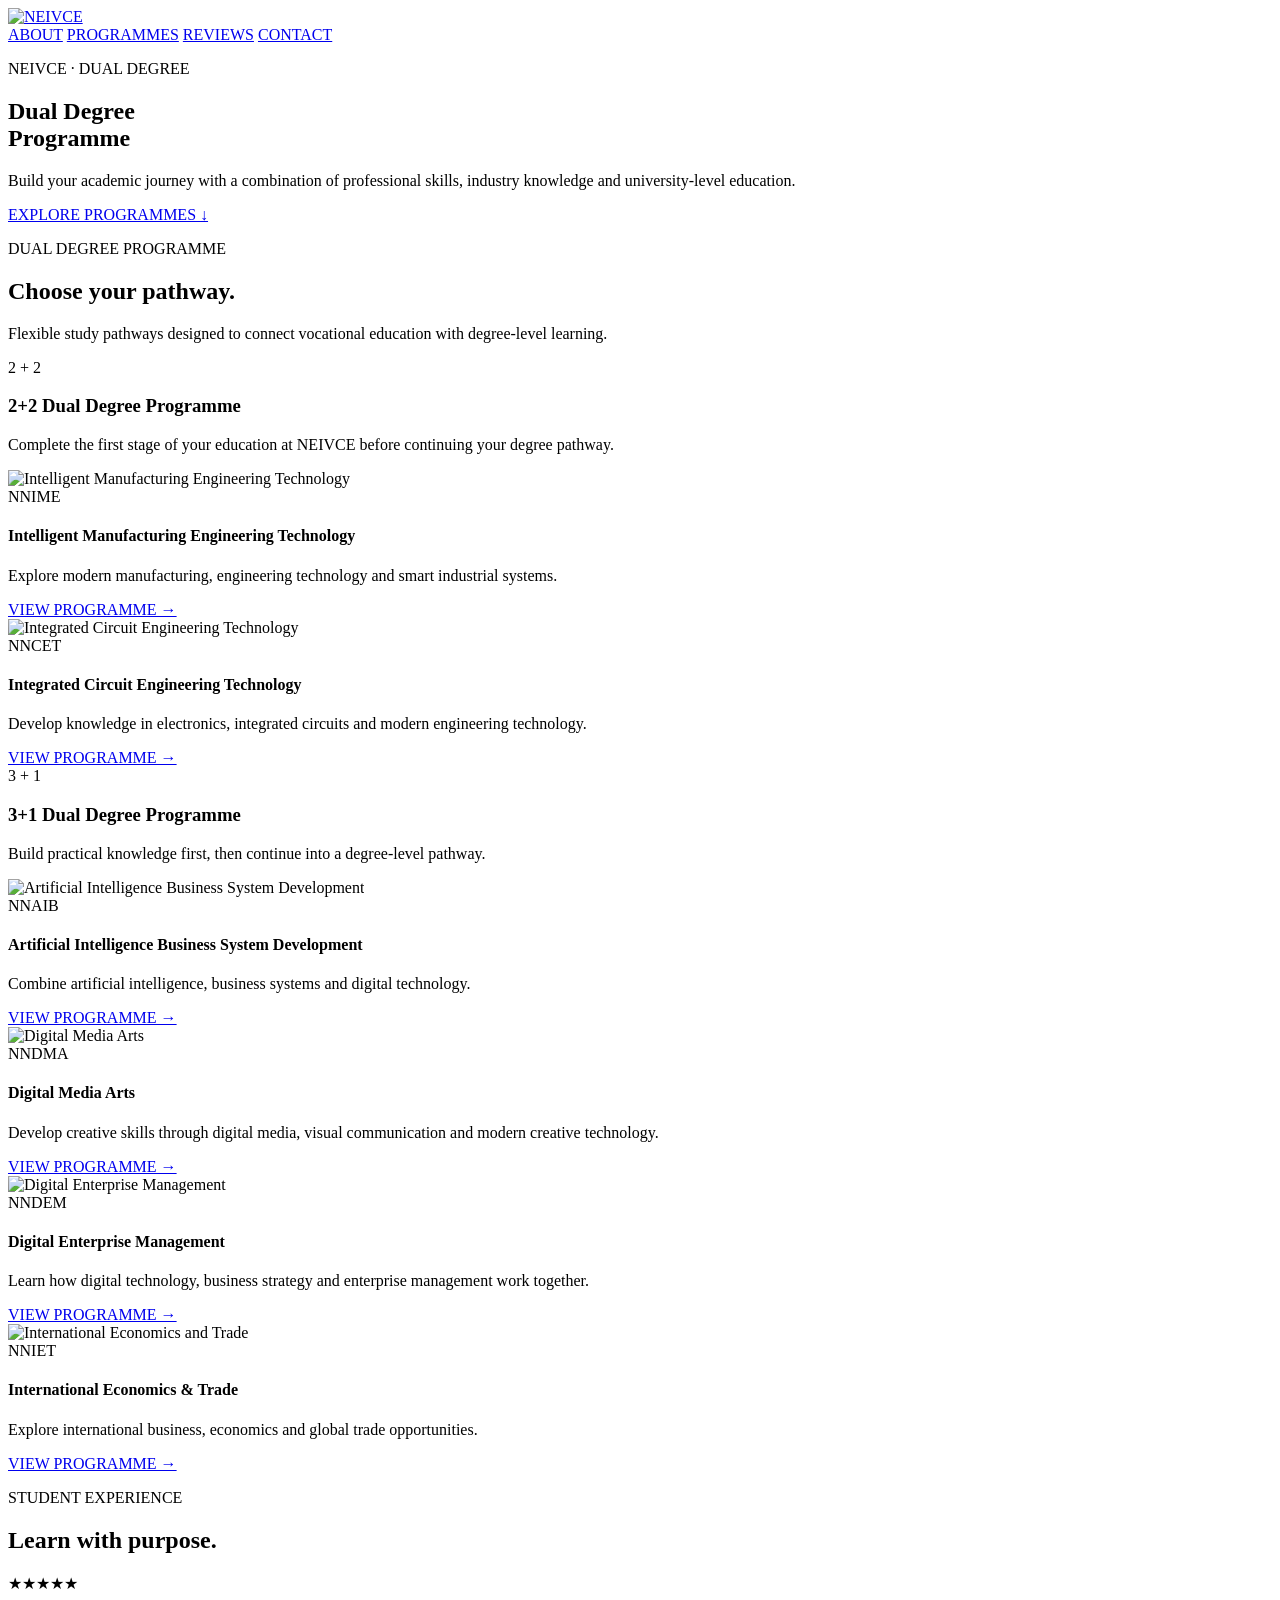
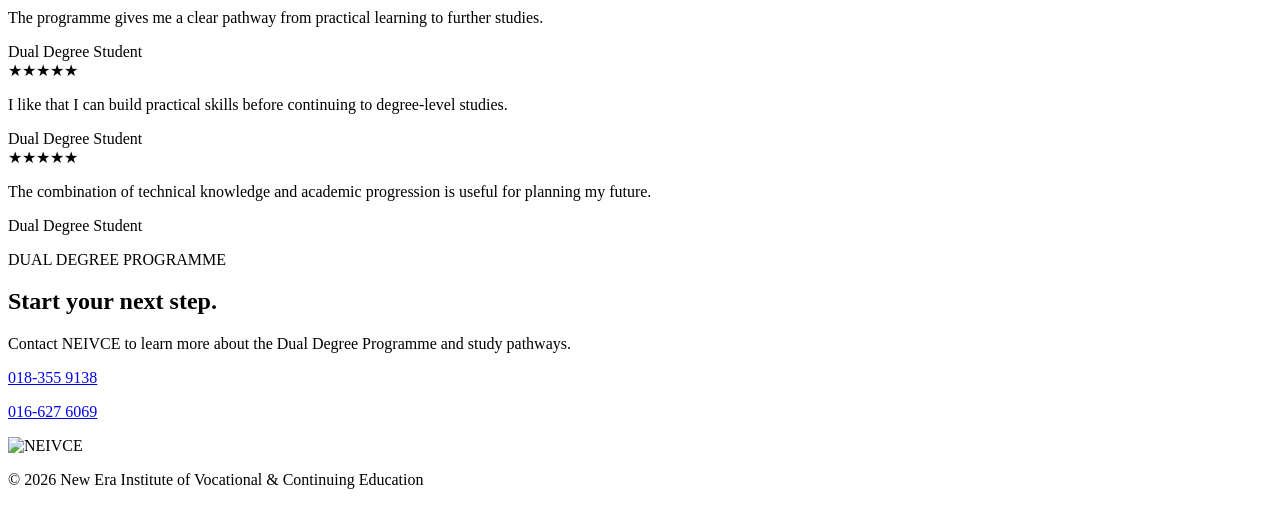
==== dual-degree.html @ 1efc1afb "Add files via upload" ====
<!DOCTYPE html>
<html lang="en">

<head>
    <meta charset="UTF-8">
    <meta name="viewport" content="width=device-width, initial-scale=1.0">

    <title>NEIVCE | Dual Degree Programme</title>

    <link
        rel="icon"
        type="image/png"
        href="../asm 2 html Chia Jia Zheng/images/icon.png"
    >

    <link rel="stylesheet" href="../asm 2 html Chia Jia Zheng/style/style.css">
</head>

<body>

    <!-- =========================
         NAVIGATION
    ========================= -->

    <header class="department-nav">

        <a href="../asm 2 html Chia Jia Zheng/index.html" class="department-logo">
            <img
                src="../asm 2 html Chia Jia Zheng/images/icon.png"
                alt="NEIVCE"
            >
        </a>

        <nav class="department-links">
            <a href="#about">ABOUT</a>
            <a href="#programmes">PROGRAMMES</a>
            <a href="#reviews">REVIEWS</a>
            <a href="#contact">CONTACT</a>
        </nav>

    </header>


    <!-- =========================
         HERO
    ========================= -->

    <section
        class="department-hero dual-degree-hero"
        id="about"
    >

        <div class="department-hero-content">

            <p class="department-label">
                NEIVCE · DUAL DEGREE
            </p>

            <h1>
                Dual Degree<br>
                Programme
            </h1>

            <p class="department-hero-text">
                Build your academic journey with a combination of
                professional skills, industry knowledge and
                university-level education.
            </p>

            <a
                href="#programmes"
                class="department-scroll"
            >
                EXPLORE PROGRAMMES
                <span>↓</span>
            </a>

        </div>

    </section>


    <!-- =========================
         PROGRAMMES
    ========================= -->

    <section
        class="department-programmes section"
        id="programmes"
    >

        <div class="department-section-heading">

            <p class="department-small-title">
                DUAL DEGREE PROGRAMME
            </p>

            <h2>
                Choose your pathway.
            </h2>

            <p>
                Flexible study pathways designed to connect
                vocational education with degree-level learning.
            </p>

        </div>


        <!-- =========================
             2 + 2
        ========================= -->

        <div class="programme-category">

            <div class="programme-category-heading">

                <span>2 + 2</span>

                <h3>
                    2+2 Dual Degree Programme
                </h3>

                <p>
                    Complete the first stage of your education
                    at NEIVCE before continuing your degree pathway.
                </p>

            </div>


            <div class="programme-grid">


                <!-- NNIME -->

                <article class="programme-card">

                    <div class="programme-image">
                        <img
                            src="../asm 2 html Chia Jia Zheng/de 6/D1.jpg"
                            alt="Intelligent Manufacturing Engineering Technology"
                        >
                    </div>

                    <div class="programme-content">

                        <span class="programme-code">
                            NNIME
                        </span>

                        <h4>
                            Intelligent Manufacturing
                            Engineering Technology
                        </h4>

                        <p>
                            Explore modern manufacturing,
                            engineering technology and smart
                            industrial systems.
                        </p>

                        <a href="https://www.neivce.edu.my/wp-content/uploads/2026/10/NN-Brochure_NNIME.pdf" target="_blank">
                            VIEW PROGRAMME →
                        </a>

                    </div>

                </article>


                <!-- NNCET -->

                <article class="programme-card">

                    <div class="programme-image">
                        <img
                            src="../asm 2 html Chia Jia Zheng/de 6/D2.jpg"
                            alt="Integrated Circuit Engineering Technology"
                        >
                    </div>

                    <div class="programme-content">

                        <span class="programme-code">
                            NNCET
                        </span>

                        <h4>
                            Integrated Circuit
                            Engineering Technology
                        </h4>

                        <p>
                            Develop knowledge in electronics,
                            integrated circuits and modern
                            engineering technology.
                        </p>

                        <a href="https://www.neivce.edu.my/wp-content/uploads/2026/10/NN-Brochure_NNCET.pdf" target="_blank">
                            VIEW PROGRAMME →
                        </a>

                    </div>

                </article>


            </div>

        </div>


        <!-- =========================
             3 + 1
        ========================= -->

        <div class="programme-category">

            <div class="programme-category-heading">

                <span>3 + 1</span>

                <h3>
                    3+1 Dual Degree Programme
                </h3>

                <p>
                    Build practical knowledge first, then
                    continue into a degree-level pathway.
                </p>

            </div>


            <div class="programme-grid">


                <!-- NNAIB -->

                <article class="programme-card">

                    <div class="programme-image">
                        <img
                            src="../asm 2 html Chia Jia Zheng/de 6/D3.jpg"
                            alt="Artificial Intelligence Business System Development"
                        >
                    </div>

                    <div class="programme-content">

                        <span class="programme-code">
                            NNAIB
                        </span>

                        <h4>
                            Artificial Intelligence
                            Business System Development
                        </h4>

                        <p>
                            Combine artificial intelligence,
                            business systems and digital
                            technology.
                        </p>

                        <a href="https://www.neivce.edu.my/wp-content/uploads/2026/10/NN-Brochure_NNAIB.pdf" target="_blank">
                            VIEW PROGRAMME →
                        </a>

                    </div>

                </article>


                <!-- NNDMA -->

                <article class="programme-card">

                    <div class="programme-image">
                        <img
                            src="../asm 2 html Chia Jia Zheng/de 6/D4.jpg"
                            alt="Digital Media Arts"
                        >
                    </div>

                    <div class="programme-content">

                        <span class="programme-code">
                            NNDMA
                        </span>

                        <h4>
                            Digital Media Arts
                        </h4>

                        <p>
                            Develop creative skills through
                            digital media, visual communication
                            and modern creative technology.
                        </p>

                        <a href="https://www.neivce.edu.my/wp-content/uploads/2026/10/NN-Brochure_NNDMA.pdf" target="_blank">
                            VIEW PROGRAMME →
                        </a>

                    </div>

                </article>


                <!-- NNDEM -->

                <article class="programme-card">

                    <div class="programme-image">
                        <img
                            src="../asm 2 html Chia Jia Zheng/de 6/D5.jpg"
                            alt="Digital Enterprise Management"
                        >
                    </div>

                    <div class="programme-content">

                        <span class="programme-code">
                            NNDEM
                        </span>

                        <h4>
                            Digital Enterprise Management
                        </h4>

                        <p>
                            Learn how digital technology,
                            business strategy and enterprise
                            management work together.
                        </p>

                        <a href="https://www.neivce.edu.my/wp-content/uploads/2026/10/NN-Brochure_NNDEM.pdf" target="_blank">
                            VIEW PROGRAMME →
                        </a>

                    </div>

                </article>


                <!-- NNIET -->

                <article class="programme-card">

                    <div class="programme-image">
                        <img
                            src="../asm 2 html Chia Jia Zheng/de 6/D6.jpg"
                            alt="International Economics and Trade"
                        >
                    </div>

                    <div class="programme-content">

                        <span class="programme-code">
                            NNIET
                        </span>

                        <h4>
                            International Economics
                            & Trade
                        </h4>

                        <p>
                            Explore international business,
                            economics and global trade
                            opportunities.
                        </p>

                        <a href="https://www.neivce.edu.my/wp-content/uploads/2026/10/NN-Brochure_NNIET.pdf" target="_blank">
                            VIEW PROGRAMME →
                        </a>

                    </div>

                </article>


            </div>

        </div>

    </section>


    <!-- =========================
         REVIEWS
    ========================= -->

    <section
        class="department-reviews section"
        id="reviews"
    >

        <div class="department-section-heading">

            <p class="department-small-title">
                STUDENT EXPERIENCE
            </p>

            <h2>
                Learn with purpose.
            </h2>

        </div>


        <div class="review-grid">

            <div class="review-card">

                <div class="review-stars">
                    ★★★★★
                </div>

                <p>
                    The programme gives me a clear pathway
                    from practical learning to further studies.
                </p>

                <span>
                    Dual Degree Student
                </span>

            </div>


            <div class="review-card">

                <div class="review-stars">
                    ★★★★★
                </div>

                <p>
                    I like that I can build practical skills
                    before continuing to degree-level studies.
                </p>

                <span>
                    Dual Degree Student
                </span>

            </div>


            <div class="review-card">

                <div class="review-stars">
                    ★★★★★
                </div>

                <p>
                    The combination of technical knowledge
                    and academic progression is useful for
                    planning my future.
                </p>

                <span>
                    Dual Degree Student
                </span>

            </div>

        </div>

    </section>


    <!-- =========================
         CONTACT
    ========================= -->

    <section
    class="department-contact section"
    id="contact"
>

    <div class="contact-content">

        <p class="department-small-title">
            DUAL DEGREE PROGRAMME
        </p>

        <h2>
            Start your next step.
        </h2>

        <p>
            Contact NEIVCE to learn more about the
            Dual Degree Programme and study pathways.
        </p>

            <div class="contact-details">

                <p>
                    <a href="tel:0183559138">
                        018-355 9138
                    </a>
                </p>

                <p>
                    <a href="tel:0166276069">
                        016-627 6069
                    </a>
                </p>

            </div>

    </div>

</section>


    <!-- =========================
         FOOTER
    ========================= -->

    <footer class="department-footer">

        <img
            src="../asm 2 html Chia Jia Zheng/images/icon.png"
            alt="NEIVCE"
        >

        <p>
            © 2026 New Era Institute of
            Vocational & Continuing Education
        </p>

    </footer>
    
    <script src="../asm 2 html Chia Jia Zheng/style/style.js"></script>

</body>

</html>
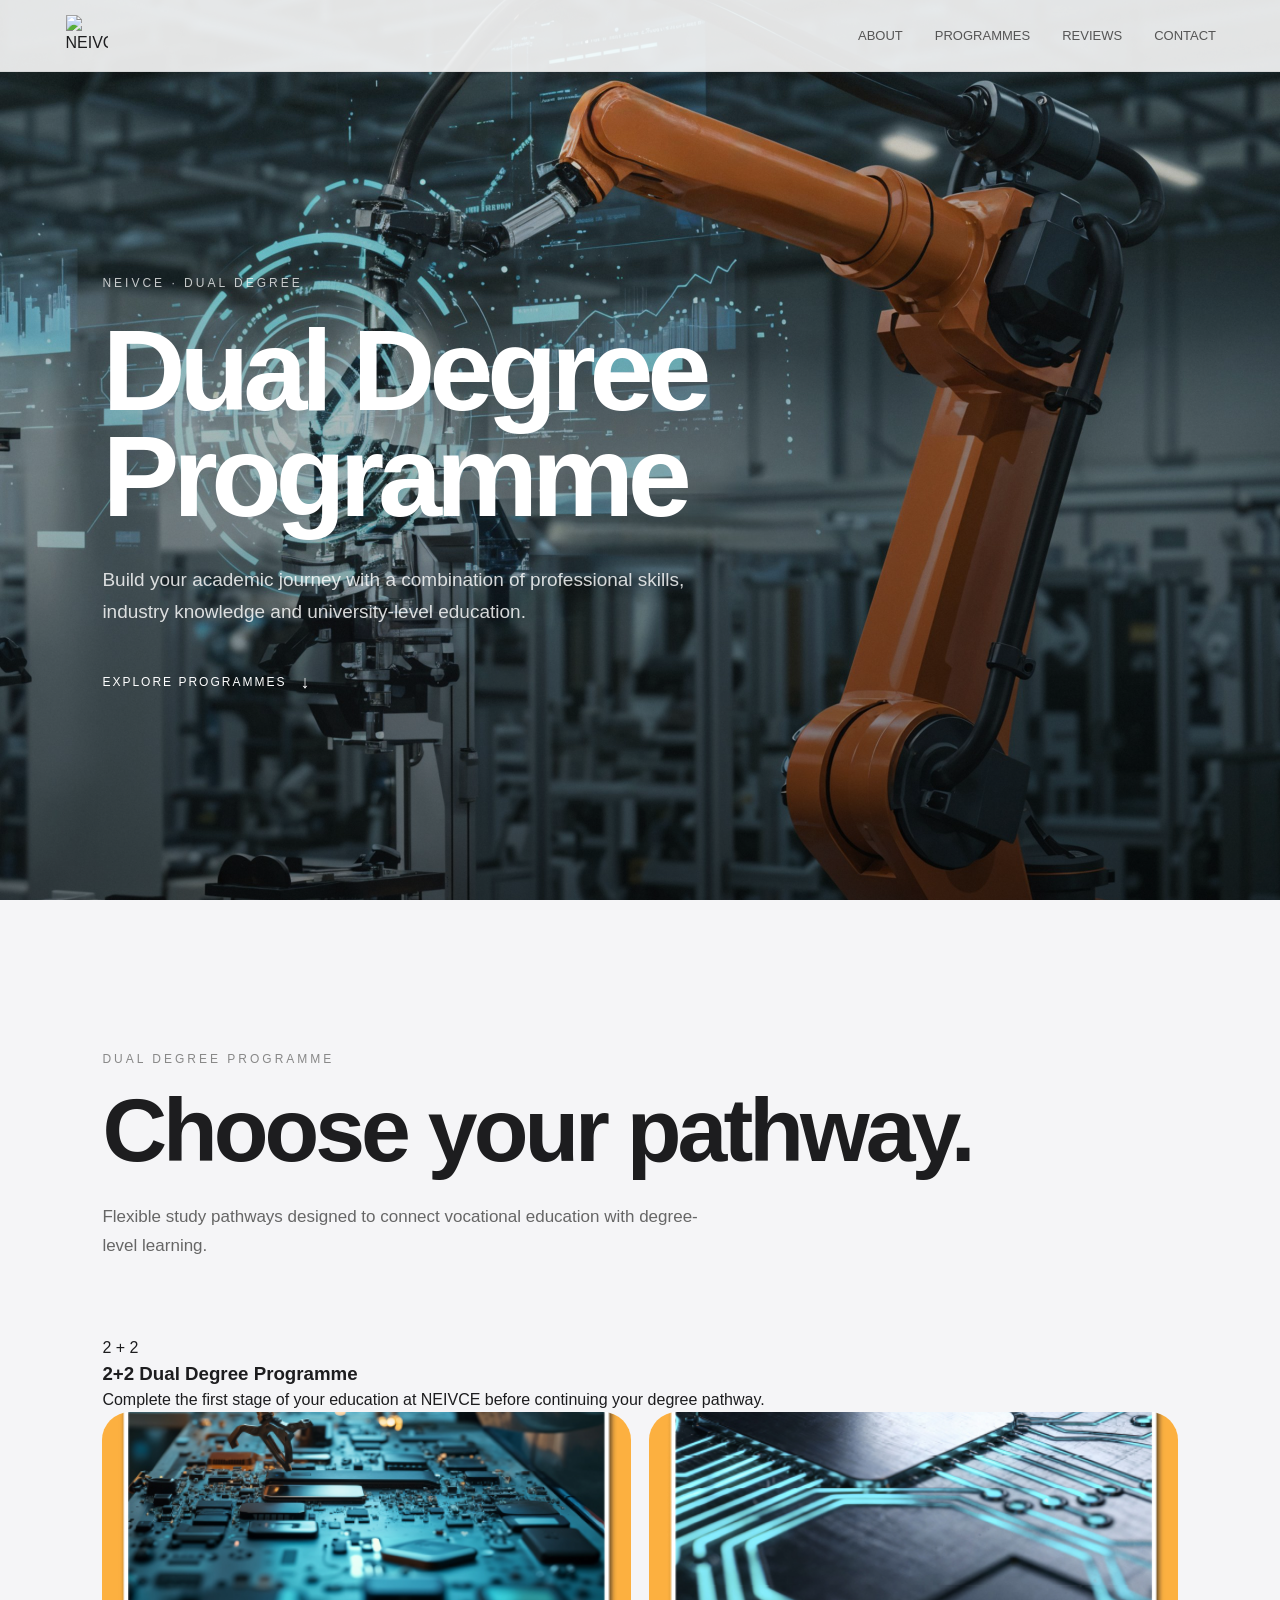
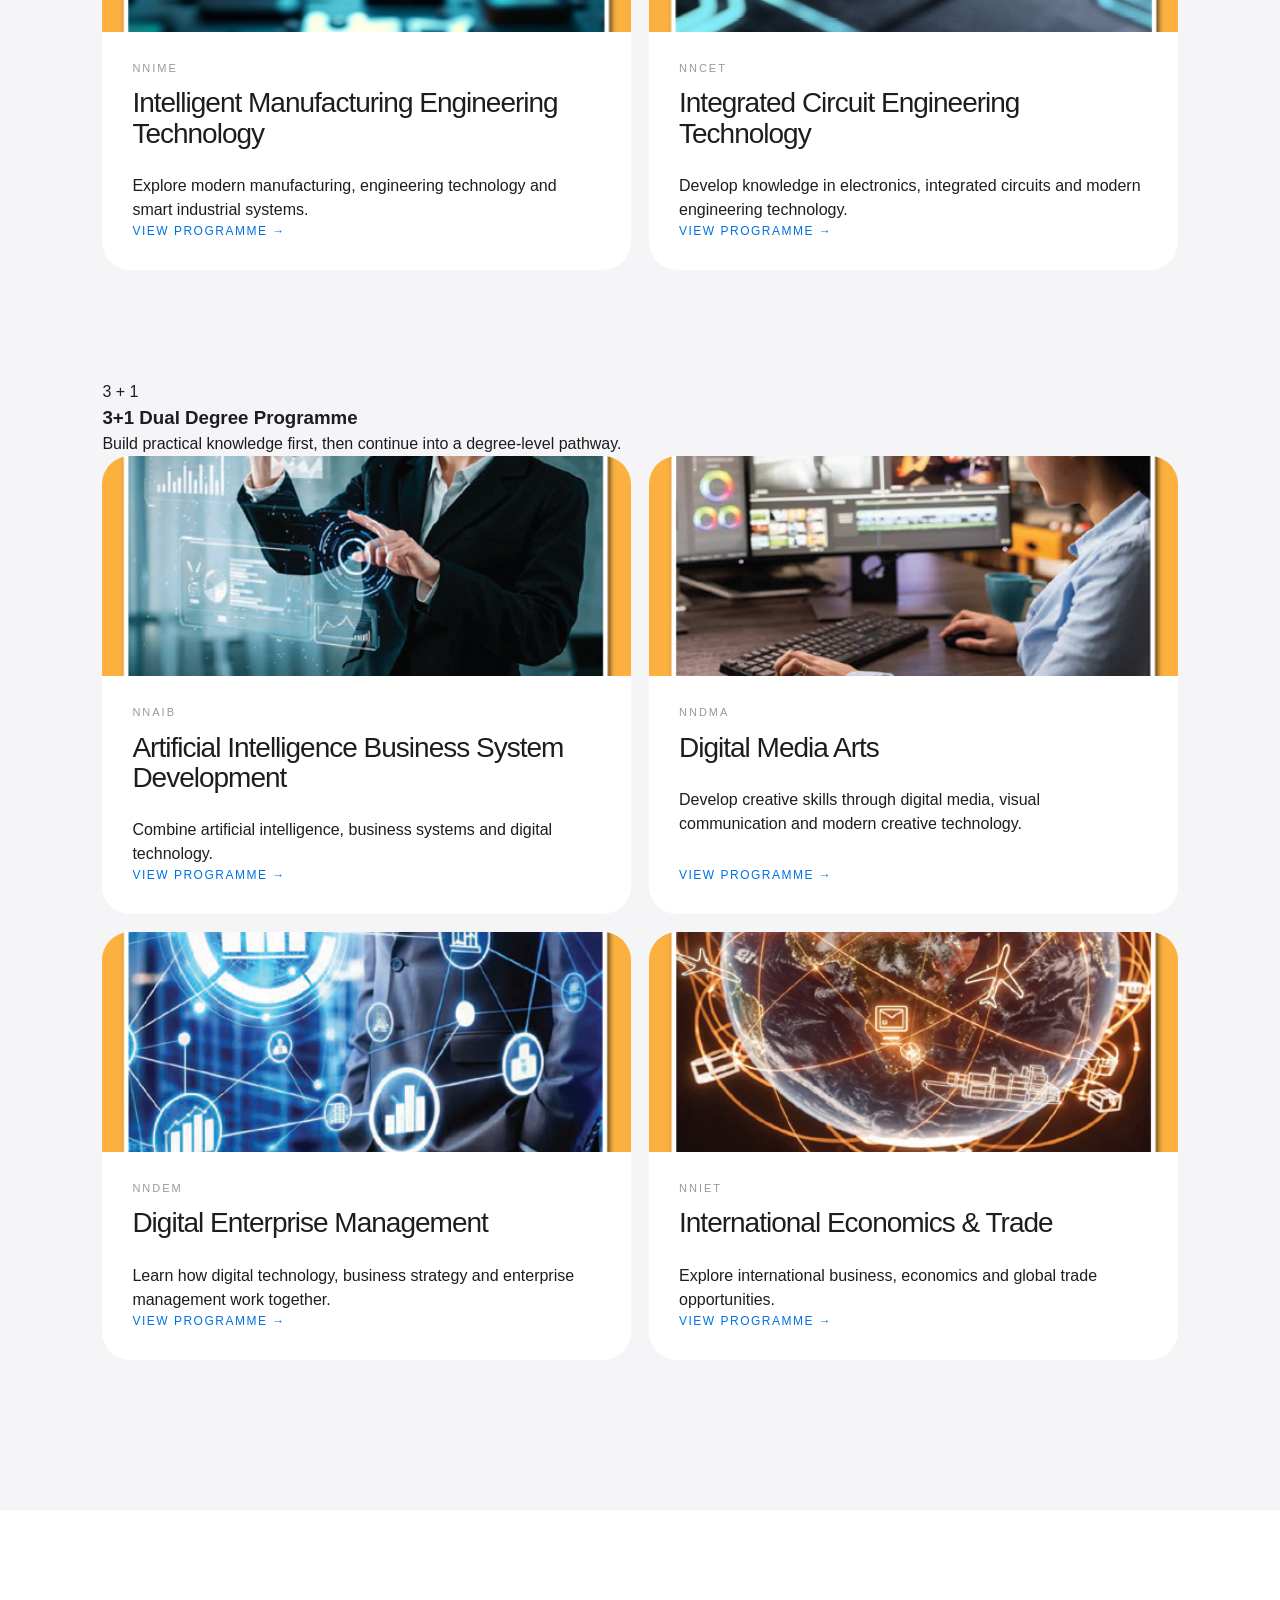
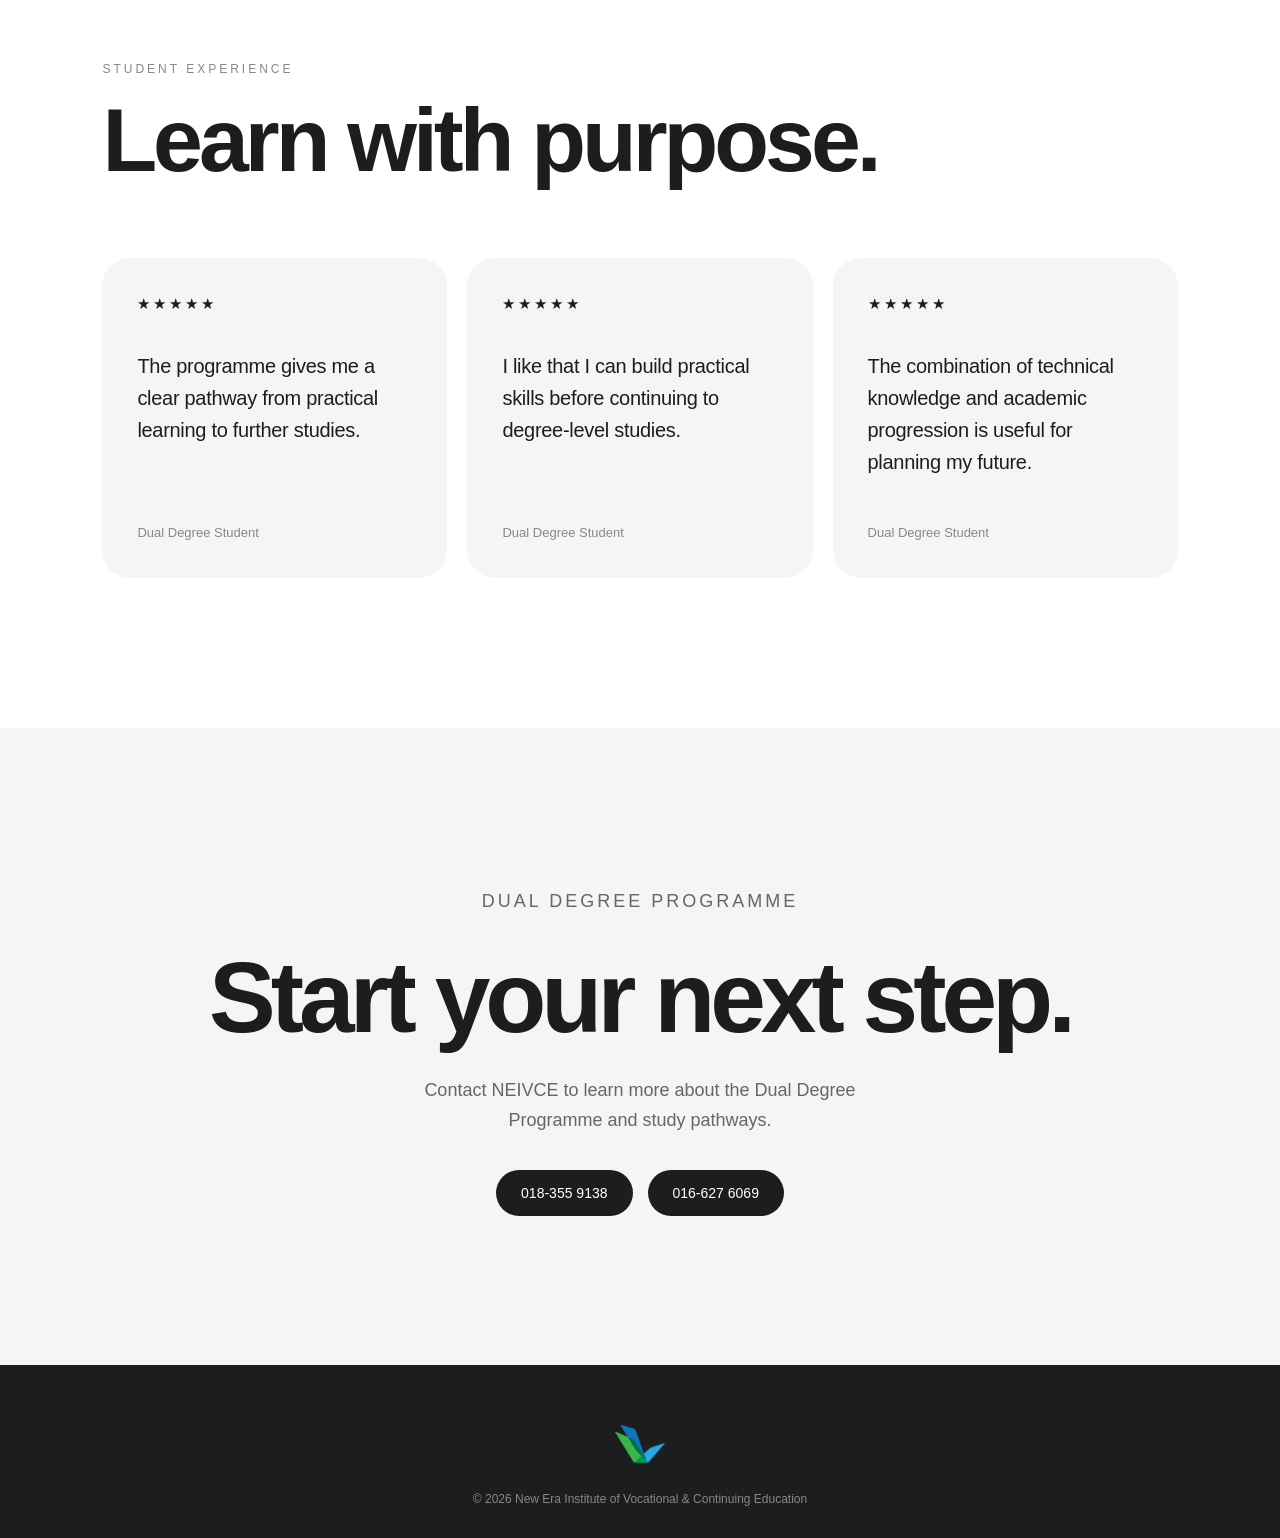
==== commit a94b3da5: "Update dual-degree.html" ====
--- a/dual-degree.html
+++ b/dual-degree.html
@@ -13,7 +13,7 @@
         href="../asm 2 html Chia Jia Zheng/images/icon.png"
     >
 
-    <link rel="stylesheet" href="../asm 2 html Chia Jia Zheng/style/style.css">
+    <link rel="stylesheet" href="../style/style.css">
 </head>
 
 <body>
@@ -24,7 +24,7 @@
 
     <header class="department-nav">
 
-        <a href="../asm 2 html Chia Jia Zheng/index.html" class="department-logo">
+        <a href="../index.html" class="department-logo">
             <img
                 src="../asm 2 html Chia Jia Zheng/images/icon.png"
                 alt="NEIVCE"
@@ -138,7 +138,7 @@
 
                     <div class="programme-image">
                         <img
-                            src="../asm 2 html Chia Jia Zheng/de 6/D1.jpg"
+                            src="../de 6/D1.jpg"
                             alt="Intelligent Manufacturing Engineering Technology"
                         >
                     </div>
@@ -175,7 +175,7 @@
 
                     <div class="programme-image">
                         <img
-                            src="../asm 2 html Chia Jia Zheng/de 6/D2.jpg"
+                            src="../de 6/D2.jpg"
                             alt="Integrated Circuit Engineering Technology"
                         >
                     </div>
@@ -242,7 +242,7 @@
 
                     <div class="programme-image">
                         <img
-                            src="../asm 2 html Chia Jia Zheng/de 6/D3.jpg"
+                            src="../de 6/D3.jpg"
                             alt="Artificial Intelligence Business System Development"
                         >
                     </div>
@@ -279,7 +279,7 @@
 
                     <div class="programme-image">
                         <img
-                            src="../asm 2 html Chia Jia Zheng/de 6/D4.jpg"
+                            src="../de 6/D4.jpg"
                             alt="Digital Media Arts"
                         >
                     </div>
@@ -315,7 +315,7 @@
 
                     <div class="programme-image">
                         <img
-                            src="../asm 2 html Chia Jia Zheng/de 6/D5.jpg"
+                            src="../de 6/D5.jpg"
                             alt="Digital Enterprise Management"
                         >
                     </div>
@@ -351,7 +351,7 @@
 
                     <div class="programme-image">
                         <img
-                            src="../asm 2 html Chia Jia Zheng/de 6/D6.jpg"
+                            src="../de 6/D6.jpg"
                             alt="International Economics and Trade"
                         >
                     </div>
@@ -524,7 +524,7 @@
     <footer class="department-footer">
 
         <img
-            src="../asm 2 html Chia Jia Zheng/images/icon.png"
+            src="../images/icon.png"
             alt="NEIVCE"
         >
 
@@ -535,8 +535,8 @@
 
     </footer>
     
-    <script src="../asm 2 html Chia Jia Zheng/style/style.js"></script>
+    <script src="../style/style.js"></script>
 
 </body>
 
-</html>+</html>
--- a/style/style.css
+++ b/style/style.css
@@ -0,0 +1,2354 @@
+* {
+    margin: 0;
+    padding: 0;
+    box-sizing: border-box;
+}
+
+html {
+    scroll-behavior: smooth;
+}
+
+body {
+    font-family: -apple-system, BlinkMacSystemFont, "Segoe UI",
+        Roboto, Helvetica, Arial, sans-serif;
+
+    color: #1d1d1f;
+    background: #ffffff;
+    line-height: 1.5;
+}
+
+a {
+    color: inherit;
+    text-decoration: none;
+}
+
+img {
+    display: block;
+    max-width: 100%;
+}
+
+.navbar {
+    position: fixed;
+    top: 0;
+    left: 0;
+
+    width: 100%;
+    height: 72px;
+
+    background: rgba(255, 255, 255, 0.88);
+
+    backdrop-filter: blur(20px);
+    -webkit-backdrop-filter: blur(20px);
+
+    border-bottom: 1px solid rgba(0, 0, 0, 0.06);
+
+    z-index: 1000;
+}
+
+.nav-container {
+    width: 90%;
+    max-width: 1300px;
+
+    height: 100%;
+    margin: auto;
+
+    display: flex;
+    align-items: center;
+    justify-content: space-between;
+}
+
+.logo {
+    display: flex;
+    align-items: center;
+    gap: 10px;
+
+    font-size: 18px;
+    font-weight: 600;
+}
+
+.logo img {
+    width: 42px;
+    height: 42px;
+
+    object-fit: contain;
+}
+
+
+.desktop-nav {
+    display: flex;
+    align-items: center;
+    gap: 34px;
+}
+
+.desktop-nav a {
+    font-size: 14px;
+    color: #555;
+
+    transition: color 0.25s ease;
+}
+
+.desktop-nav a:hover {
+    color: #0071e3;
+}
+
+
+/* Mobile button */
+
+.menu-button {
+    display: none;
+
+    border: none;
+    background: none;
+
+    font-size: 24px;
+    cursor: pointer;
+}
+
+
+/* =========================
+   MOBILE MENU
+========================= */
+
+.mobile-menu {
+    display: none;
+
+    position: fixed;
+
+    top: 72px;
+    left: 0;
+
+    width: 100%;
+
+    background: rgba(255, 255, 255, 0.97);
+
+    padding: 20px;
+
+    z-index: 999;
+
+    border-bottom: 1px solid #eee;
+}
+
+.mobile-menu.active {
+    display: flex;
+
+    flex-direction: column;
+}
+
+.mobile-menu a {
+    padding: 16px 10px;
+
+    font-size: 18px;
+
+    border-bottom: 1px solid #eee;
+}
+
+.hero {
+    min-height: 100vh;
+
+    padding: 150px 8% 80px;
+
+    display: flex;
+    align-items: center;
+
+    position: relative;
+
+    background:
+        linear-gradient(
+    rgba(0, 0, 0, 0.5),
+    rgba(0, 0, 0, 0.5)
+        ),
+        url("../images/neivce-01.jpeg");
+
+    background-size: cover;
+    background-position: center;
+}
+
+.hero-content {
+    max-width: 850px;
+}
+
+.hero-logo {
+    width: 75px;
+    height: 75px;
+
+    object-fit: contain;
+
+    margin-bottom: 25px;
+}
+
+.hero-label {
+    font-size: 12px;
+
+    letter-spacing: 2px;
+
+    color: #ffffff;
+
+    margin-bottom: 22px;
+
+    max-width: 500px;
+}
+
+.hero h1 {
+    font-size: clamp(64px, 9vw, 130px);
+
+    line-height: 0.92;
+
+    letter-spacing: -6px;
+
+    font-weight: 600;
+
+    margin-bottom: 35px;
+
+    color: white;
+}
+
+.hero-description {
+    max-width: 500px;
+
+    font-size: 20px;
+
+    line-height: 1.6;
+
+    color: #fffcfc;
+
+    margin-bottom: 35px;
+}
+
+
+/* Button */
+
+.button {
+    display: inline-block;
+
+    padding: 15px 25px;
+
+    background: #23e955;
+
+    color: white;
+
+    border-radius: 30px;
+
+    font-size: 15px;
+
+    transition: 0.3s ease;
+}
+
+.button:hover {
+    background: #005bb5;
+
+    transform: translateY(-2px);
+}
+
+.scroll-text {
+    position: absolute;
+
+    bottom: 35px;
+    left: 8%;
+
+    font-size: 11px;
+
+    letter-spacing: 2px;
+
+    color: #ffffff;
+}
+
+
+/* =========================
+   GENERAL SECTION
+========================= */
+
+.section {
+    padding: 140px 8%;
+}
+
+.section-heading {
+    max-width: 1200px;
+
+    margin: 0 auto 70px;
+}
+
+.section-label {
+    font-size: 12px;
+
+    letter-spacing: 2px;
+
+    color: #888;
+
+    margin-bottom: 20px;
+}
+
+.section-heading h2 {
+    font-size: clamp(45px, 6vw, 80px);
+
+    line-height: 0.98;
+
+    letter-spacing: -3px;
+
+    font-weight: 600;
+}
+
+
+/* =========================
+   ABOUT
+========================= */
+
+.about {
+    background: #f5f5f7;
+}
+
+.about-grid {
+    max-width: 1200px;
+
+    margin: auto;
+
+    display: grid;
+
+    grid-template-columns: 1fr 1fr;
+
+    gap: 100px;
+}
+
+.about-intro p {
+    font-size: 28px;
+
+    line-height: 1.4;
+
+    letter-spacing: -0.5px;
+}
+
+.about-description p {
+    color: #666;
+
+    font-size: 17px;
+
+    line-height: 1.8;
+
+    margin-bottom: 25px;
+}
+
+.text-link {
+    color: #0071e3;
+
+    font-size: 15px;
+}
+
+.text-link:hover {
+    text-decoration: underline;
+}
+
+
+/* Stats */
+
+.stats {
+    width: 90%;
+    max-width: 1300px;
+
+    margin: 100px auto 0;
+
+    display: grid;
+    grid-template-columns: repeat(3, 1fr);
+
+    border-top: 1px solid #d5d5d5;
+}
+
+.stat {
+    padding: 35px 20px;
+
+    border-right: 1px solid #d5d5d5;
+
+    text-align: center;
+}
+
+.stat:last-child {
+    border-right: none;
+}
+
+.stat span {
+    font-size: 12px;
+
+    color: #999;
+}
+
+.stat h3 {
+    font-size: 55px;
+
+    margin: 20px 0 5px;
+
+    letter-spacing: -2px;
+}
+
+.stat p {
+    color: #777;
+
+    font-size: 14px;
+}
+
+
+/* =========================
+   DEPARTMENTS
+========================= */
+
+.departments {
+    background: #ffffff;
+}
+
+.department-list {
+    max-width: 1200px;
+
+    margin: auto;
+
+    display: grid;
+
+    grid-template-columns: repeat(2, 1fr);
+
+    gap: 16px;
+}
+
+.department-card {
+    min-height: 390px;
+
+    padding: 40px;
+
+    background: #f5f5f7;
+
+    border-radius: 28px;
+
+    display: flex;
+
+    flex-direction: column;
+
+    transition:
+        transform 0.35s ease,
+        background 0.35s ease;
+}
+
+.department-card:hover {
+    transform: translateY(-7px);
+}
+
+/* =========================
+   DEPARTMENT BACKGROUNDS
+========================= */
+
+.department-card {
+    background-size: cover;
+    background-position: center;
+    color: white;
+}
+
+
+/* 01 */
+.department-card:nth-child(1) {
+    background-image:
+        linear-gradient(
+            rgba(0, 0, 0, 0.40),
+            rgba(0, 0, 0, 0.60)
+        ),
+        url("../departments/Department\ 1.jpg");
+}
+
+
+/* 02 */
+.department-card:nth-child(2) {
+    background-image:
+        linear-gradient(
+            rgba(0, 0, 0, 0.40),
+            rgba(0, 0, 0, 0.60)
+        ),
+        url("../departments/Department\ 2.jpg");
+}
+
+
+/* 03 */
+.department-card:nth-child(3) {
+    background-image:
+        linear-gradient(
+            rgba(0, 0, 0, 0.40),
+            rgba(0, 0, 0, 0.60)
+        ),
+        url("../departments/Department\ 3.jpg");
+}
+
+
+/* 04 */
+.department-card:nth-child(4) {
+    background-image:
+        linear-gradient(
+            rgba(0, 0, 0, 0.40),
+            rgba(0, 0, 0, 0.60)
+        ),
+        url("../departments/Department\ 4.jpg");
+}
+
+
+/* 05 */
+.department-card:nth-child(5) {
+    background-image:
+        linear-gradient(
+            rgba(0, 0, 0, 0.40),
+            rgba(0, 0, 0, 0.60)
+        ),
+        url("../departments/Department\ 5.jpg");
+}
+
+
+/* 06 */
+.department-card:nth-child(6) {
+    background-image:
+        linear-gradient(
+            rgba(0, 0, 0, 0.40),
+            rgba(0, 0, 0, 0.60)
+        ),
+        url("../departments/Department\ 6.jpg");
+}
+
+
+/* 07 */
+.department-card:nth-child(7) {
+    background-image:
+        linear-gradient(
+            rgba(0, 0, 0, 0.40),
+            rgba(0, 0, 0, 0.60)
+        ),
+        url("../departments/Department\ 7.jpg");
+}
+
+.department-number {
+    font-size: 13px;
+
+    color: #f8f8f8;
+}
+
+.department-content {
+    margin-top: auto;
+}
+
+.department-content h3 {
+    font-size: 34px;
+
+    line-height: 1.05;
+
+    letter-spacing: -1.5px;
+
+    font-weight: 500;
+
+    margin-bottom: 25px;
+}
+
+.department-content span {
+    font-size: 14px;
+
+    color: #f8f8f8;
+}
+
+
+/* =========================
+   CAMPUS
+========================= */
+
+.campus {
+    background: #f5f5f7;
+}
+
+.campus-image {
+    max-width: 1200px;
+
+    height: 650px;
+
+    margin: auto;
+
+    position: relative;
+
+    overflow: hidden;
+
+    border-radius: 30px;
+}
+
+.campus-image img {
+    width: 100%;
+    height: 100%;
+
+    object-fit: cover;
+
+    transition: transform 0.7s ease;
+}
+
+.campus-image:hover img {
+    transform: scale(1.03);
+}
+
+.image-caption {
+    position: absolute;
+
+    left: 30px;
+    bottom: 25px;
+
+    color: white;
+
+    font-size: 12px;
+
+    letter-spacing: 2px;
+
+    text-shadow: 0 1px 8px rgba(0, 0, 0, 0.4);
+}
+
+.campus-map {
+    max-width: 1200px;
+    height: 550px;
+
+    margin: auto;
+
+    overflow: hidden;
+
+    border-radius: 30px;
+}
+
+.campus-map iframe {
+    width: 100%;
+    height: 100%;
+
+    border: 0;
+}
+
+.campus-info {
+    max-width: 1200px;
+
+    margin: 60px auto 0;
+
+    display: grid;
+
+    grid-template-columns: 1fr 1fr;
+
+    gap: 100px;
+}
+
+.campus-info h3 {
+    font-size: 36px;
+
+    letter-spacing: -1px;
+}
+
+.campus-info p {
+    color: #666;
+
+    line-height: 1.8;
+
+    font-size: 17px;
+}
+
+
+/* =========================
+   LEARNING
+========================= */
+
+.learning {
+    min-height: 700px;
+
+    display: grid;
+
+    grid-template-columns: 1fr 1fr;
+}
+
+.learning-image {
+    min-height: 600px;
+}
+
+.learning-image img {
+    width: 100%;
+    height: 100%;
+
+    object-fit: cover;
+}
+
+.learning-content {
+    padding: 100px 10%;
+
+    display: flex;
+
+    flex-direction: column;
+
+    justify-content: center;
+
+    background: #1d1d1f;
+
+    color: white;
+}
+
+.learning-content .section-label {
+    color: #aaa;
+}
+
+.learning-content h2 {
+    font-size: clamp(50px, 6vw, 80px);
+
+    line-height: 0.95;
+
+    letter-spacing: -3px;
+
+    margin-bottom: 35px;
+}
+
+.learning-content > p:not(.section-label) {
+    max-width: 450px;
+
+    color: #aaa;
+
+    line-height: 1.8;
+
+    margin-bottom: 30px;
+}
+
+.learning-content .text-link {
+    color: #5aa9ff;
+}
+
+
+/* =========================
+   STUDENT LIFE
+========================= */
+
+.student-life {
+    background: #ffffff;
+}
+
+.student-grid {
+    max-width: 1200px;
+
+    margin: auto;
+
+    display: grid;
+
+    grid-template-columns: repeat(2, 1fr);
+
+    gap: 20px;
+}
+
+.student-card {
+    background: #f5f5f7;
+
+    border-radius: 28px;
+
+    overflow: hidden;
+}
+
+.student-image {
+    height: 400px;
+
+    overflow: hidden;
+}
+
+.student-image img {
+    width: 100%;
+    height: 100%;
+
+    object-fit: cover;
+
+    transition: transform 0.5s ease;
+}
+
+.student-card:hover img {
+    transform: scale(1.04);
+}
+
+.student-card-content {
+    padding: 35px;
+}
+
+.card-number {
+    font-size: 12px;
+
+    color: #999;
+
+    margin-bottom: 15px;
+}
+
+.student-card h3 {
+    font-size: 30px;
+
+    margin-bottom: 12px;
+
+    letter-spacing: -1px;
+}
+
+.student-card-content > p:last-child {
+    color: #666;
+
+    line-height: 1.7;
+}
+
+
+/* =========================
+   CONTACT
+========================= */
+
+.contact {
+    padding: 170px 8%;
+
+    background: #f5f5f7;
+
+    text-align: center;
+}
+
+.contact-content {
+    max-width: 900px;
+
+    margin: auto;
+}
+
+.contact h2 {
+    font-size: clamp(55px, 8vw, 100px);
+
+    line-height: 0.95;
+
+    letter-spacing: -4px;
+
+    margin-bottom: 30px;
+}
+
+.contact-content > p:not(.section-label) {
+    max-width: 500px;
+
+    margin: 0 auto 35px;
+
+    color: #666;
+
+    font-size: 18px;
+}
+
+.dark-button {
+    background: #1d1d1f;
+}
+
+.dark-button:hover {
+    background: #333;
+}
+
+
+/* =========================
+   FOOTER
+========================= */
+
+footer {
+    background: #1d1d1f;
+
+    color: white;
+
+    padding: 70px 8% 30px;
+}
+
+.footer-main {
+    max-width: 1200px;
+
+    margin: auto;
+
+    display: flex;
+
+    justify-content: space-between;
+
+    gap: 80px;
+
+    padding-bottom: 70px;
+}
+
+.footer-brand {
+    max-width: 350px;
+}
+
+.footer-brand img {
+    width: 50px;
+
+    margin-bottom: 20px;
+}
+
+.footer-brand h3 {
+    font-size: 22px;
+
+    margin-bottom: 10px;
+}
+
+.footer-brand p {
+    color: #999;
+
+    font-size: 14px;
+
+    line-height: 1.7;
+}
+
+.footer-links {
+    display: flex;
+
+    gap: 100px;
+}
+
+.footer-links > div {
+    display: flex;
+
+    flex-direction: column;
+
+    gap: 12px;
+}
+
+.footer-title {
+    color: white !important;
+
+    margin-bottom: 8px;
+
+    font-size: 14px;
+}
+
+.footer-links a {
+    color: #999;
+
+    font-size: 14px;
+
+    transition: color 0.2s ease;
+}
+
+.footer-links a:hover {
+    color: white;
+}
+
+.footer-bottom {
+    max-width: 1200px;
+
+    margin: auto;
+
+    padding-top: 25px;
+
+    border-top: 1px solid #333;
+
+    display: flex;
+
+    justify-content: space-between;
+
+    color: #777;
+
+    font-size: 12px;
+}
+
+
+/* =========================
+   RESPONSIVE
+========================= */
+
+@media (max-width: 900px) {
+
+    .desktop-nav {
+        display: none;
+    }
+
+    .menu-button {
+        display: block;
+    }
+
+    .hero {
+        padding-left: 7%;
+        padding-right: 7%;
+    }
+
+    .about-grid,
+    .campus-info {
+        grid-template-columns: 1fr;
+
+        gap: 40px;
+    }
+
+    .department-list {
+        grid-template-columns: 1fr;
+    }
+
+    .learning {
+        grid-template-columns: 1fr;
+    }
+
+    .learning-image {
+        min-height: 450px;
+    }
+
+    .student-grid {
+        grid-template-columns: 1fr;
+    }
+
+    .footer-main {
+        flex-direction: column;
+    }
+
+    .footer-links {
+        gap: 60px;
+    }
+}
+
+
+@media (max-width: 600px) {
+
+    .section {
+        padding: 90px 6%;
+    }
+
+    .hero {
+        min-height: 90vh;
+
+        padding: 130px 6% 70px;
+    }
+
+    .hero h1 {
+        font-size: 60px;
+
+        letter-spacing: -3px;
+    }
+
+    .hero-description {
+        font-size: 17px;
+    }
+
+    .section-heading {
+        margin-bottom: 45px;
+    }
+
+    .section-heading h2 {
+        font-size: 48px;
+
+        letter-spacing: -2px;
+    }
+
+    .about-intro p {
+        font-size: 23px;
+    }
+
+    .stats {
+        grid-template-columns: 1fr;
+    }
+
+    .stat {
+        border-right: none;
+
+        border-bottom: 1px solid #d5d5d5;
+    }
+
+    .stat:last-child {
+        border-bottom: none;
+    }
+
+    .department-card {
+        min-height: 320px;
+
+        padding: 30px;
+
+        border-radius: 22px;
+    }
+
+    .department-content h3 {
+        font-size: 29px;
+    }
+
+    .campus-image {
+        height: 420px;
+
+        border-radius: 22px;
+    }
+
+    .learning-content {
+        padding: 80px 7%;
+    }
+
+    .student-image {
+        height: 300px;
+    }
+
+    .contact {
+        padding: 110px 6%;
+    }
+
+    .contact h2 {
+        font-size: 55px;
+
+        letter-spacing: -3px;
+    }
+
+    .footer-links {
+        gap: 40px;
+    }
+
+    .footer-bottom {
+        flex-direction: column;
+
+        gap: 10px;
+    }
+}
+/* =========================================
+   SMART BUSINESS & HOSPITALITY
+   DEPARTMENT PAGE
+========================================= */
+
+
+/* =========================
+   DEPARTMENT NAVIGATION
+========================= */
+
+.department-nav {
+    position: fixed;
+
+    top: 0;
+    left: 0;
+
+    width: 100%;
+    height: 72px;
+
+    padding: 0 5%;
+
+    display: flex;
+    align-items: center;
+    justify-content: space-between;
+
+    background: rgba(255, 255, 255, 0.88);
+
+    backdrop-filter: blur(20px);
+    -webkit-backdrop-filter: blur(20px);
+
+    border-bottom: 1px solid rgba(0, 0, 0, 0.06);
+
+    z-index: 1000;
+}
+
+
+.department-logo {
+    display: flex;
+
+    align-items: center;
+    justify-content: center;
+
+    width: 45px;
+    height: 45px;
+}
+
+
+.department-logo img {
+    width: 42px;
+    height: 42px;
+
+    object-fit: contain;
+}
+
+
+.department-links {
+    display: flex;
+
+    align-items: center;
+
+    gap: 32px;
+}
+
+
+.department-links a {
+    font-size: 13px;
+
+    color: #555;
+
+    transition: color 0.25s ease;
+}
+
+
+.department-links a:hover {
+    color: #0071e3;
+}
+
+
+/* =========================
+   HERO
+========================= */
+
+.department-hero {
+
+    min-height: 100vh;
+
+    padding: 150px 8% 80px;
+
+    display: flex;
+
+    align-items: center;
+
+    position: relative;
+
+    background:
+        linear-gradient(
+            rgba(0, 0, 0, 0.48),
+            rgba(0, 0, 0, 0.48)
+        ),
+        url("../images/neivce\ 4.jpg");
+
+    background-size: cover;
+
+    background-position: center;
+
+    color: white;
+}
+
+
+.department-hero-content {
+    max-width: 900px;
+}
+
+
+.department-label {
+    font-size: 12px;
+
+    letter-spacing: 3px;
+
+    margin-bottom: 25px;
+
+    color: rgba(255, 255, 255, 0.75);
+}
+
+
+.department-hero h1 {
+
+    font-size: clamp(60px, 9vw, 125px);
+
+    line-height: 0.92;
+
+    letter-spacing: -6px;
+
+    font-weight: 600;
+
+    margin-bottom: 35px;
+}
+
+
+.department-hero-text {
+
+    max-width: 600px;
+
+    font-size: 19px;
+
+    line-height: 1.7;
+
+    color: rgba(255, 255, 255, 0.82);
+
+    margin-bottom: 40px;
+}
+
+
+.department-scroll {
+
+    display: inline-flex;
+
+    align-items: center;
+
+    gap: 14px;
+
+    font-size: 12px;
+
+    letter-spacing: 2px;
+
+    color: white;
+
+    transition: opacity 0.25s ease;
+}
+
+
+.department-scroll:hover {
+    opacity: 0.65;
+}
+
+
+.department-scroll span {
+    font-size: 18px;
+}
+
+
+/* =========================
+   SECTION HEADING
+========================= */
+
+.department-section-heading {
+
+    max-width: 1000px;
+
+    margin-bottom: 75px;
+}
+
+
+.department-small-title {
+
+    font-size: 12px;
+
+    letter-spacing: 3px;
+
+    color: #888;
+
+    margin-bottom: 20px;
+}
+
+
+.department-section-heading h2 {
+
+    font-size: clamp(48px, 7vw, 90px);
+
+    line-height: 0.95;
+
+    letter-spacing: -4px;
+
+    font-weight: 600;
+
+    margin-bottom: 30px;
+}
+
+
+.department-section-heading > p:last-child {
+
+    max-width: 600px;
+
+    color: #666;
+
+    font-size: 17px;
+
+    line-height: 1.7;
+}
+
+
+/* =========================
+   PROGRAMMES
+========================= */
+
+.department-programmes {
+
+    padding: 150px 8%;
+
+    background: #f5f5f7;
+}
+
+
+.programme-category {
+
+    max-width: 1300px;
+
+    margin: 0 auto 110px;
+}
+
+
+.programme-category:last-child {
+    margin-bottom: 0;
+}
+
+
+.programme-category > h3 {
+
+    font-size: 28px;
+
+    font-weight: 500;
+
+    letter-spacing: -0.8px;
+
+    margin-bottom: 30px;
+}
+
+
+.programme-grid {
+
+    display: grid;
+
+    grid-template-columns: repeat(2, 1fr);
+
+    gap: 18px;
+}
+
+
+/* =========================
+   PROGRAMME CARD
+========================= */
+
+.programme-card {
+
+    min-height: 390px;
+
+    background: white;
+
+    border-radius: 28px;
+
+    overflow: hidden;
+
+    display: flex;
+
+    flex-direction: column;
+
+    transition:
+        transform 0.35s ease,
+        box-shadow 0.35s ease;
+}
+
+
+.programme-card:hover {
+
+    transform: translateY(-7px);
+
+    box-shadow:
+        0 20px 50px
+        rgba(0, 0, 0, 0.08);
+}
+
+
+.programme-image {
+
+    height: 220px;
+
+    overflow: hidden;
+
+    background: #e9e9eb;
+}
+
+
+.programme-image img {
+
+    width: 100%;
+
+    height: 100%;
+
+    object-fit: cover;
+
+    transition: transform 0.5s ease;
+}
+
+
+.programme-card:hover .programme-image img {
+    transform: scale(1.04);
+}
+
+
+.programme-content {
+
+    padding: 28px 30px 30px;
+
+    display: flex;
+
+    flex-direction: column;
+
+    flex: 1;
+}
+
+
+.programme-code {
+
+    font-size: 11px;
+
+    letter-spacing: 2px;
+
+    color: #999;
+
+    margin-bottom: 12px;
+}
+
+
+.programme-content h4 {
+
+    font-size: 28px;
+
+    line-height: 1.08;
+
+    letter-spacing: -1px;
+
+    font-weight: 500;
+
+    margin-bottom: 25px;
+}
+
+
+.programme-content a {
+
+    margin-top: auto;
+
+    font-size: 12px;
+
+    letter-spacing: 1.5px;
+
+    color: #0071e3;
+
+    transition: opacity 0.25s ease;
+}
+
+
+.programme-content a:hover {
+    opacity: 0.6;
+}
+
+
+/* =========================
+   STUDENT REVIEWS
+========================= */
+
+.department-reviews {
+
+    padding: 150px 8%;
+
+    background: white;
+}
+
+
+.review-grid {
+
+    max-width: 1300px;
+
+    margin: auto;
+
+    display: grid;
+
+    grid-template-columns: repeat(3, 1fr);
+
+    gap: 20px;
+}
+
+
+.review-card {
+
+    min-height: 320px;
+
+    padding: 35px;
+
+    border-radius: 28px;
+
+    background: #f5f5f7;
+
+    display: flex;
+
+    flex-direction: column;
+}
+
+
+.review-stars {
+
+    font-size: 15px;
+
+    letter-spacing: 3px;
+
+    margin-bottom: 35px;
+}
+
+
+.review-card p {
+
+    font-size: 20px;
+
+    line-height: 1.6;
+
+    letter-spacing: -0.3px;
+
+    margin-bottom: 30px;
+}
+
+
+.review-card span {
+
+    margin-top: auto;
+
+    font-size: 13px;
+
+    color: #888;
+}
+
+
+/* =========================
+   CONTACT
+========================= */
+
+.department-contact {
+
+    padding: 160px 8%;
+
+    background: #f5f5f7;
+
+    text-align: center;
+}
+
+
+.department-contact .contact-content {
+
+    max-width: 900px;
+
+    margin: auto;
+}
+
+
+.department-contact h2 {
+
+    font-size: clamp(55px, 8vw, 100px);
+
+    line-height: 0.95;
+
+    letter-spacing: -5px;
+
+    font-weight: 600;
+
+    margin-bottom: 30px;
+}
+
+
+.department-contact .contact-content > p:not(.department-small-title) {
+
+    max-width: 500px;
+
+    margin: 0 auto 45px;
+
+    color: #666;
+
+    font-size: 18px;
+
+    line-height: 1.7;
+}
+
+
+.contact-details {
+
+    display: flex;
+
+    justify-content: center;
+
+    gap: 15px;
+
+    flex-wrap: wrap;
+}
+
+
+.contact-details a {
+
+    padding: 15px 25px;
+
+    border-radius: 30px;
+
+    background: #1d1d1f;
+
+    color: white;
+
+    font-size: 14px;
+
+    transition:
+        transform 0.25s ease,
+        background 0.25s ease;
+}
+
+
+.contact-details a:hover {
+
+    transform: translateY(-3px);
+
+    background: #333;
+}
+
+
+/* =========================
+   DEPARTMENT FOOTER
+========================= */
+
+.department-footer {
+
+    padding: 55px 8% 30px;
+
+    background: #1d1d1f;
+
+    color: white;
+
+    text-align: center;
+}
+
+
+.department-footer img {
+
+    width: 50px;
+
+    height: 50px;
+
+    object-fit: contain;
+
+    margin: 0 auto 20px;
+}
+
+
+.department-footer p {
+
+    color: #888;
+
+    font-size: 12px;
+}
+
+
+/* =========================
+   RESPONSIVE
+========================= */
+
+@media (max-width: 900px) {
+
+    .department-links {
+        gap: 20px;
+    }
+
+
+    .department-links a {
+        font-size: 12px;
+    }
+
+
+    .programme-grid {
+        grid-template-columns: 1fr;
+    }
+
+
+    .review-grid {
+        grid-template-columns: 1fr;
+    }
+
+
+    .department-programmes,
+    .department-reviews {
+        padding: 110px 6%;
+    }
+
+
+    .department-contact {
+        padding: 120px 6%;
+    }
+
+}
+
+
+@media (max-width: 600px) {
+
+    .department-nav {
+        padding: 0 6%;
+    }
+
+
+    .department-links {
+        gap: 12px;
+    }
+
+
+    .department-links a {
+        font-size: 10px;
+
+        letter-spacing: 0;
+    }
+
+
+    .department-hero {
+
+        min-height: 90vh;
+
+        padding: 130px 6% 70px;
+    }
+
+
+    .department-hero h1 {
+
+        font-size: 56px;
+
+        letter-spacing: -3px;
+    }
+
+
+    .department-hero-text {
+
+        font-size: 17px;
+    }
+
+
+    .department-section-heading h2 {
+
+        font-size: 50px;
+
+        letter-spacing: -2px;
+    }
+
+
+    .programme-category > h3 {
+
+        font-size: 23px;
+    }
+
+
+    .programme-card {
+
+        border-radius: 22px;
+
+        min-height: 350px;
+    }
+
+
+    .programme-image {
+
+        height: 190px;
+    }
+
+
+    .programme-content h4 {
+
+        font-size: 25px;
+    }
+
+
+    .review-card {
+
+        min-height: 280px;
+
+        border-radius: 22px;
+    }
+
+
+    .review-card p {
+
+        font-size: 18px;
+    }
+
+
+    .department-contact h2 {
+
+        font-size: 55px;
+
+        letter-spacing: -3px;
+    }
+
+
+    .contact-details {
+
+        flex-direction: column;
+
+        align-items: center;
+    }
+
+
+    .contact-details a {
+
+        width: 100%;
+
+        max-width: 300px;
+    }
+
+}
+/* =========================================
+   INNOVATION & TECHNOLOGY HERO
+========================================= */
+
+.innovation-hero {
+    background:
+        linear-gradient(
+            180deg,
+            rgba(0, 0, 0, 0.18),
+            rgba(0, 0, 0, 0.45)
+        ),
+        url("../images/neivce\ 5.jpg")
+        center / cover no-repeat;
+}
+
+.innovation-hero .department-hero-content {
+    max-width: 850px;
+}
+
+.innovation-hero h1 {
+    letter-spacing: -0.055em;
+}
+/* =========================================
+   CREATIVE MEDIA & BEAUTY HERO
+========================================= */
+
+.creative-hero {
+    background:
+        linear-gradient(
+            180deg,
+            rgba(0, 0, 0, 0.12),
+            rgba(0, 0, 0, 0.48)
+        ),
+        url("../images/neivce\ 6.jpg")
+        center / cover no-repeat;
+}
+
+.creative-hero .department-hero-content {
+    max-width: 900px;
+}
+
+.creative-hero h1 {
+    letter-spacing: -0.055em;
+}
+/* =========================================
+   MUSIC & PERFORMING ARTS
+========================================= */
+
+.music-nav {
+    position: fixed;
+    top: 0;
+    left: 0;
+    width: 100%;
+    height: 72px;
+
+    display: flex;
+    align-items: center;
+    justify-content: space-between;
+
+    padding: 0 48px;
+
+    background: rgba(255, 255, 255, 0.72);
+    backdrop-filter: blur(20px);
+    -webkit-backdrop-filter: blur(20px);
+
+    border-bottom: 1px solid rgba(0, 0, 0, 0.08);
+
+    z-index: 1000;
+}
+
+.music-logo img {
+    width: 42px;
+    height: 42px;
+    object-fit: contain;
+}
+
+.music-links {
+    display: flex;
+    gap: 34px;
+}
+
+.music-links a {
+    font-size: 12px;
+    font-weight: 600;
+    letter-spacing: 0.08em;
+    color: #1d1d1f;
+    transition: opacity 0.25s ease;
+}
+
+.music-links a:hover {
+    opacity: 0.45;
+}
+
+
+/* HERO */
+
+.music-hero {
+    position: relative;
+
+    min-height: 100vh;
+
+    display: flex;
+    align-items: center;
+
+    background:
+        linear-gradient(
+            180deg,
+            rgba(0, 0, 0, 0.12),
+            rgba(0, 0, 0, 0.68)
+        ),
+        url("../images/muzicx.png")
+        center / cover no-repeat;
+
+    color: #fff;
+}
+
+.music-hero-overlay {
+    position: absolute;
+    inset: 0;
+
+    background:
+        radial-gradient(
+            circle at 75% 35%,
+            rgba(255, 255, 255, 0.16),
+            transparent 35%
+        );
+}
+
+.music-hero-content {
+    position: relative;
+    z-index: 2;
+
+    max-width: 900px;
+    padding: 140px 8vw 80px;
+}
+
+.music-label,
+.music-small-title {
+    font-size: 12px;
+    font-weight: 700;
+    letter-spacing: 0.15em;
+    text-transform: uppercase;
+}
+
+.music-hero h1 {
+    margin-top: 24px;
+
+    font-size: clamp(64px, 9vw, 150px);
+    line-height: 0.9;
+    letter-spacing: -0.065em;
+    font-weight: 700;
+}
+
+.music-hero h1 span {
+    display: block;
+    font-weight: 300;
+    opacity: 0.9;
+}
+
+.music-hero-text {
+    max-width: 570px;
+    margin-top: 40px;
+
+    font-size: 20px;
+    line-height: 1.6;
+
+    color: rgba(255, 255, 255, 0.82);
+}
+
+.music-explore {
+    display: inline-flex;
+    align-items: center;
+    gap: 16px;
+
+    margin-top: 48px;
+
+    font-size: 12px;
+    font-weight: 700;
+    letter-spacing: 0.12em;
+
+    color: #fff;
+}
+
+.music-explore span {
+    font-size: 20px;
+}
+
+
+/* VIDEO */
+
+.music-video-section {
+    padding: 150px 8vw;
+    background: #f5f5f7;
+}
+
+.music-video-heading {
+    max-width: 1000px;
+    margin: 0 auto 70px;
+}
+
+.music-small-title {
+    color: #6e6e73;
+}
+
+.music-video-heading h2 {
+    margin-top: 18px;
+
+    font-size: clamp(48px, 7vw, 100px);
+    line-height: 0.95;
+    letter-spacing: -0.055em;
+}
+
+.music-video-wrapper {
+    max-width: 1200px;
+    margin: auto;
+
+    overflow: hidden;
+
+    border-radius: 28px;
+
+    background: #000;
+
+    box-shadow:
+        0 30px 80px rgba(0, 0, 0, 0.16);
+}
+
+.music-video-wrapper iframe {
+    display: block;
+
+    width: 100%;
+    aspect-ratio: 16 / 9;
+
+    border: none;
+}
+
+
+/* PROGRAMME */
+
+.music-programme {
+    padding: 160px 8vw;
+
+    background: #fff;
+}
+
+.music-programme-inner {
+    max-width: 1200px;
+    margin: auto;
+
+    display: grid;
+    grid-template-columns: 1.2fr 0.8fr;
+    gap: 100px;
+
+    align-items: center;
+}
+
+.music-programme-text h2 {
+    margin-top: 20px;
+
+    font-size: clamp(50px, 6vw, 90px);
+    line-height: 0.95;
+    letter-spacing: -0.06em;
+}
+
+.music-code {
+    display: inline-block;
+
+    margin-top: 30px;
+    padding: 8px 14px;
+
+    border-radius: 100px;
+
+    background: #f5f5f7;
+
+    font-size: 12px;
+    font-weight: 700;
+    letter-spacing: 0.08em;
+}
+
+.music-programme-description {
+    color: #6e6e73;
+    font-size: 18px;
+    line-height: 1.7;
+}
+
+.music-programme-description p + p {
+    margin-top: 24px;
+}
+
+.music-programme-link {
+    display: inline-block;
+
+    margin-top: 35px;
+
+    color: #1d1d1f;
+
+    font-size: 13px;
+    font-weight: 700;
+    letter-spacing: 0.08em;
+}
+
+
+/* CONTACT */
+
+.music-contact {
+    padding: 180px 8vw;
+
+    background: #000;
+    color: #fff;
+
+    text-align: center;
+}
+
+.music-contact-content {
+    max-width: 850px;
+    margin: auto;
+}
+
+.music-contact .music-small-title {
+    color: rgba(255, 255, 255, 0.5);
+}
+
+.music-contact h2 {
+    margin-top: 25px;
+
+    font-size: clamp(55px, 8vw, 110px);
+    line-height: 0.9;
+    letter-spacing: -0.065em;
+}
+
+.music-contact-content > p:not(.music-small-title) {
+    max-width: 550px;
+    margin: 40px auto 0;
+
+    color: rgba(255, 255, 255, 0.6);
+
+    font-size: 18px;
+}
+
+.music-contact-details {
+    display: flex;
+    justify-content: center;
+    gap: 20px;
+
+    margin-top: 45px;
+}
+
+.music-contact-details a {
+    padding: 14px 24px;
+
+    border: 1px solid rgba(255, 255, 255, 0.25);
+    border-radius: 100px;
+
+    color: #fff;
+
+    font-size: 14px;
+
+    transition:
+        background 0.25s ease,
+        color 0.25s ease;
+}
+
+.music-contact-details a:hover {
+    background: #fff;
+    color: #000;
+}
+
+
+/* FOOTER */
+
+.music-footer {
+    padding: 35px 8vw;
+
+    display: flex;
+    align-items: center;
+    justify-content: space-between;
+
+    background: #000;
+
+    border-top: 1px solid rgba(255, 255, 255, 0.1);
+
+    color: rgba(255, 255, 255, 0.45);
+}
+
+.music-footer img {
+    width: 36px;
+    height: 36px;
+    object-fit: contain;
+}
+
+.music-footer p {
+    font-size: 12px;
+}
+
+
+/* MOBILE */
+
+@media (max-width: 700px) {
+
+    .music-nav {
+        padding: 0 22px;
+    }
+
+    .music-links {
+        gap: 15px;
+    }
+
+    .music-links a {
+        font-size: 9px;
+    }
+
+    .music-hero-content {
+        padding: 130px 25px 70px;
+    }
+
+    .music-hero h1 {
+        font-size: 64px;
+    }
+
+    .music-hero-text {
+        font-size: 16px;
+    }
+
+    .music-video-section,
+    .music-programme,
+    .music-contact {
+        padding: 100px 25px;
+    }
+
+    .music-programme-inner {
+        grid-template-columns: 1fr;
+        gap: 55px;
+    }
+
+    .music-programme-text h2 {
+        font-size: 55px;
+    }
+
+    .music-contact h2 {
+        font-size: 60px;
+    }
+
+    .music-contact-details {
+        flex-direction: column;
+        align-items: center;
+    }
+
+    .music-footer {
+        flex-direction: column;
+        gap: 20px;
+        text-align: center;
+    }
+
+}
+/* =========================
+   INDUSTRIAL ENGINEERING
+========================= */
+
+.engineering-hero {
+    background:
+        linear-gradient(
+            180deg,
+            rgba(0, 0, 0, 0.10),
+            rgba(0, 0, 0, 0.42)
+        ),
+        url("../images/neivce\ 7.jpg")
+        center / cover no-repeat;
+}
+
+.engineering-hero .department-hero-content {
+    max-width: 850px;
+}
+
+.engineering-hero h1 {
+    letter-spacing: -0.055em;
+}
+/* =========================
+   SKM HERO
+========================= */
+
+.skm-hero {
+    background:
+        linear-gradient(
+            180deg,
+            rgba(0, 0, 0, 0.10),
+            rgba(0, 0, 0, 0.45)
+        ),
+        url("../images/neivce\ 8.jpg")
+        center / cover no-repeat;
+}
+
+.skm-hero .department-hero-content {
+    max-width: 850px;
+}
+
+.skm-hero h1 {
+    letter-spacing: -0.055em;
+}
+/* =========================
+   DUAL DEGREE HERO
+========================= */
+
+.dual-degree-hero {
+    background:
+        linear-gradient(
+            180deg,
+            rgba(0, 0, 0, 0.10),
+            rgba(0, 0, 0, 0.45)
+        ),
+        url("../images/neivce\ 9.jpg")
+        center / cover no-repeat;
+}
+
+.dual-degree-hero .department-hero-content {
+    max-width: 850px;
+}
+
+.dual-degree-hero h1 {
+    letter-spacing: -0.055em;
+}
+/* =========================
+   PAGE TRANSITION
+========================= */
+
+body {
+    opacity: 1;
+    transition: opacity 0.5s ease;
+}
+
+body.page-exit {
+    opacity: 0;
+}
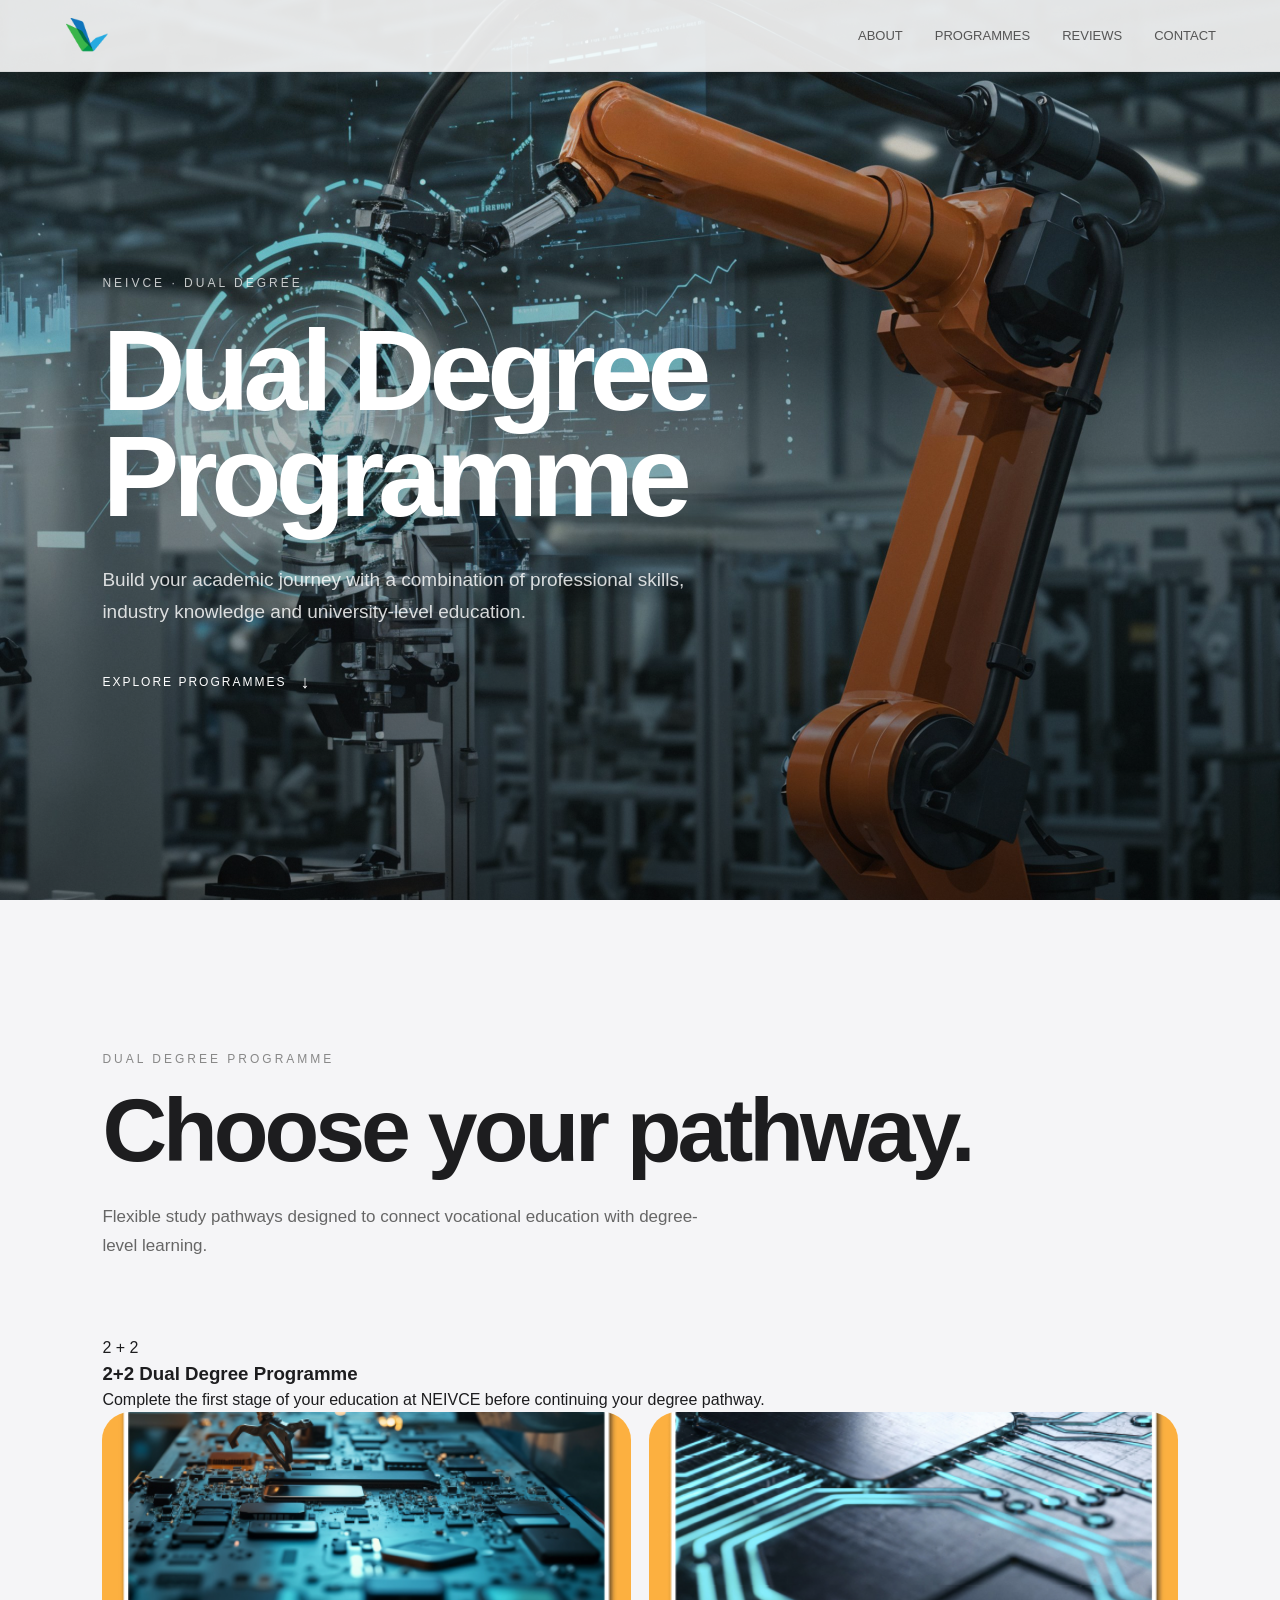
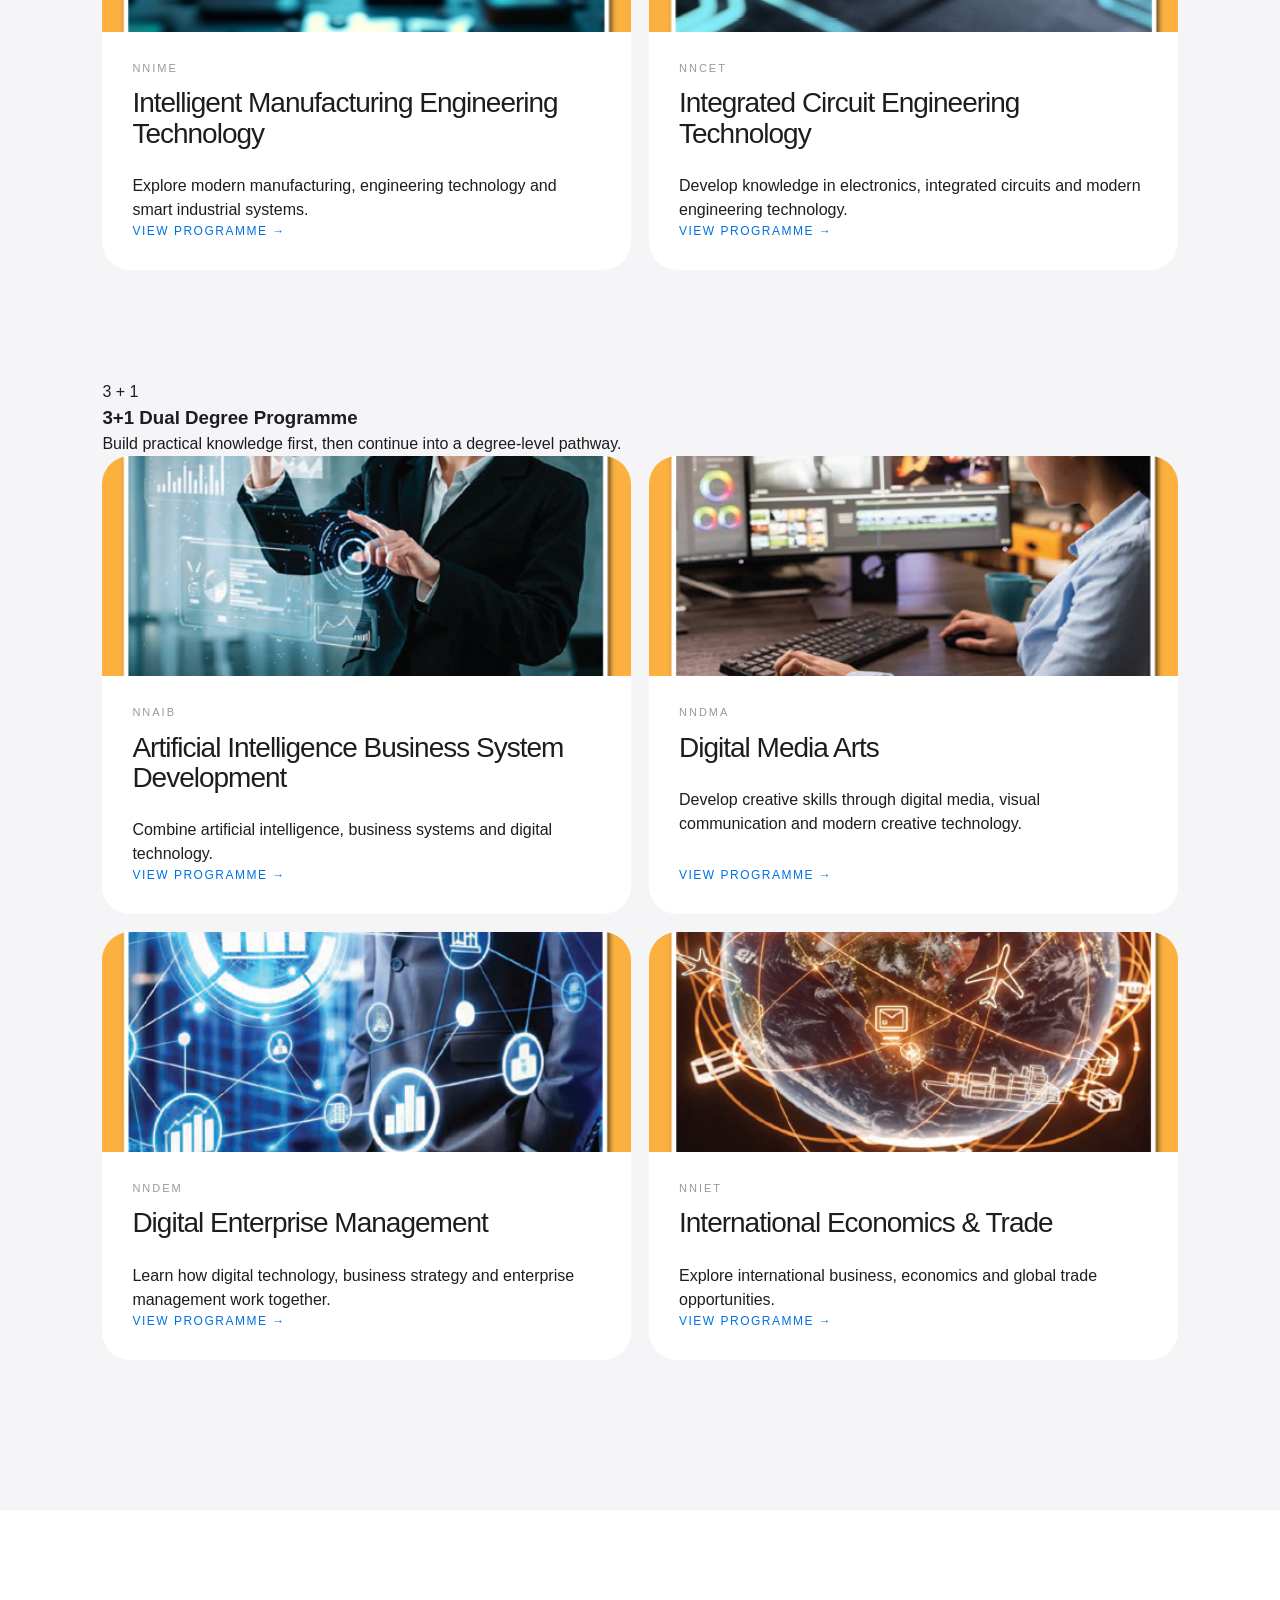
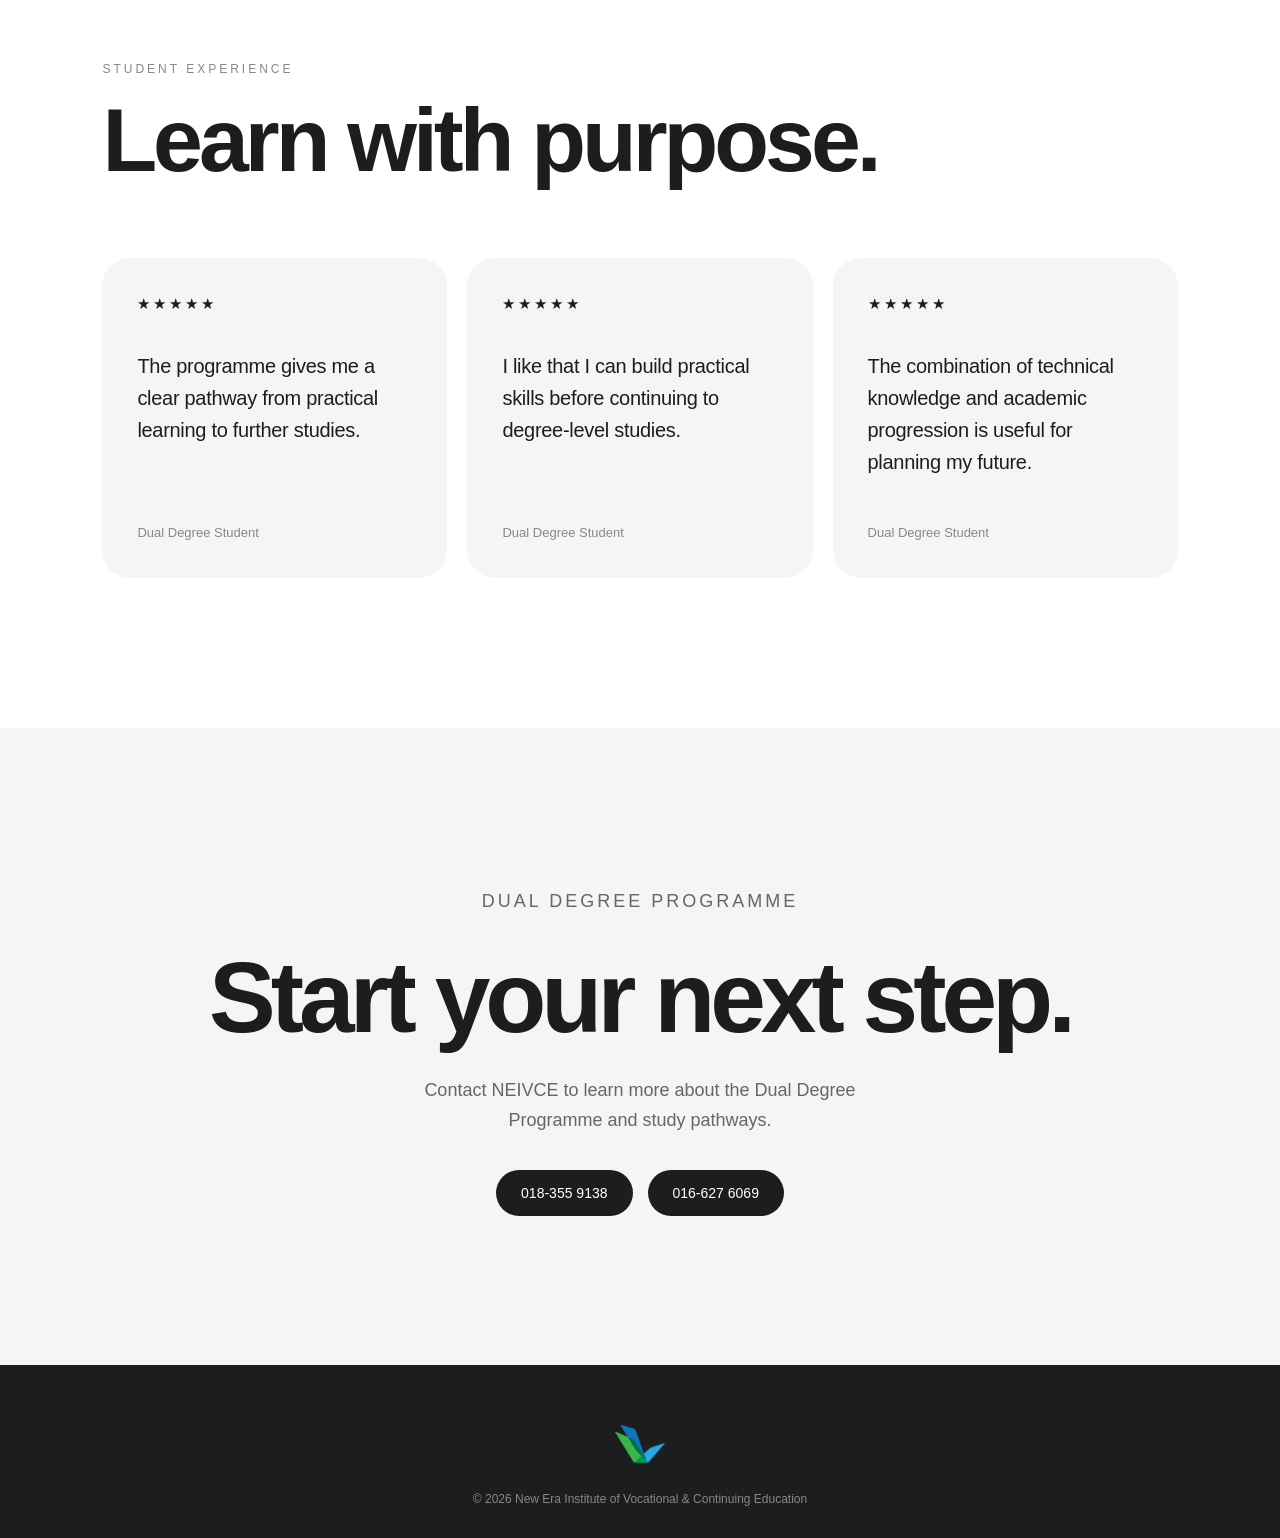
==== commit 4f4af70e: "Update dual-degree.html" ====
--- a/dual-degree.html
+++ b/dual-degree.html
@@ -10,7 +10,7 @@
     <link
         rel="icon"
         type="image/png"
-        href="../asm 2 html Chia Jia Zheng/images/icon.png"
+        href="../images/icon.png"
     >
 
     <link rel="stylesheet" href="../style/style.css">
@@ -26,7 +26,7 @@
 
         <a href="../index.html" class="department-logo">
             <img
-                src="../asm 2 html Chia Jia Zheng/images/icon.png"
+                src="../images/icon.png"
                 alt="NEIVCE"
             >
         </a>
